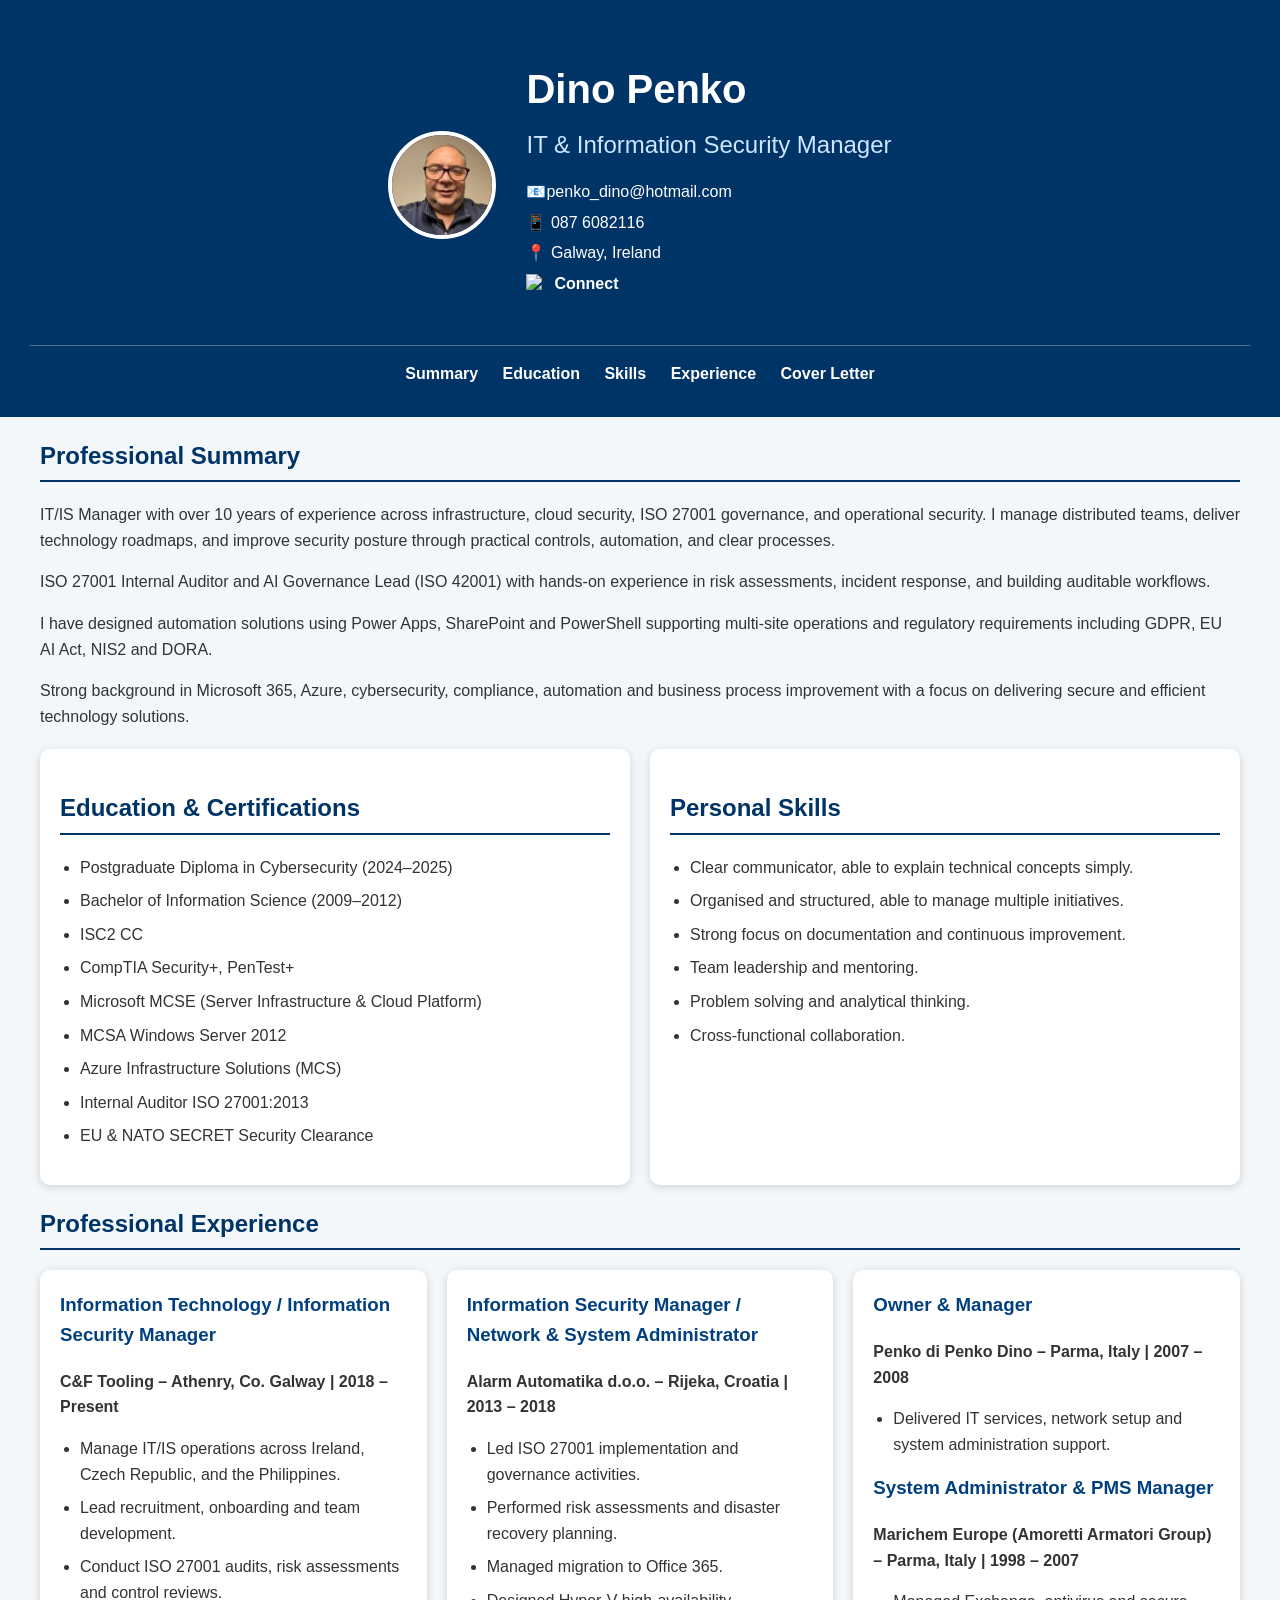
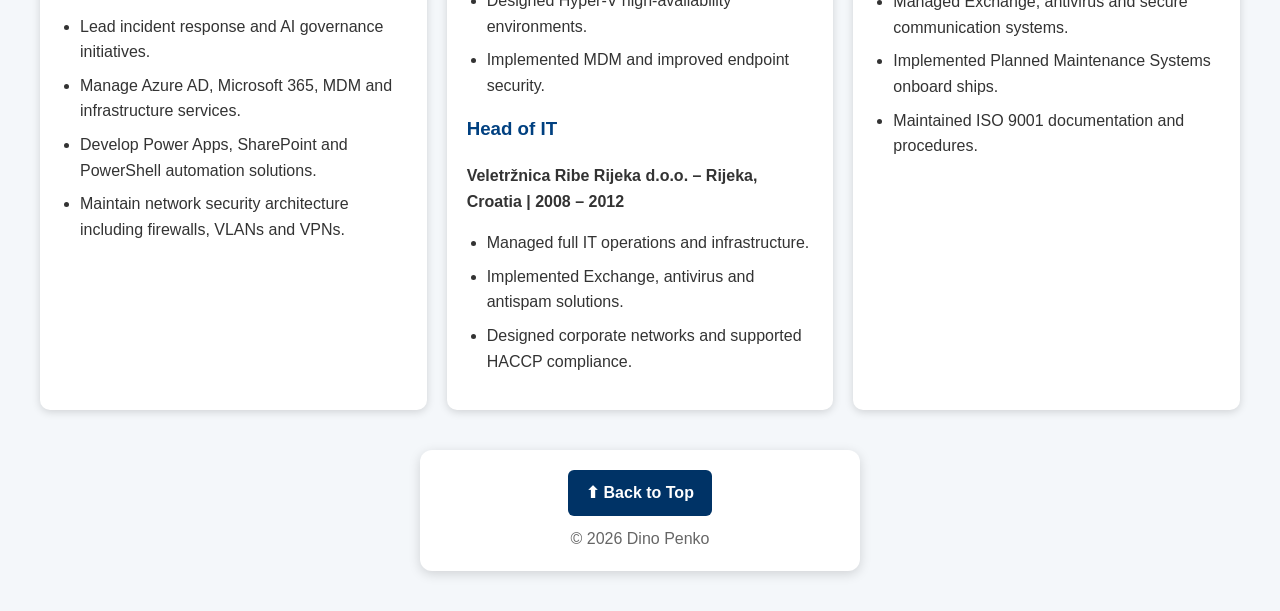
==== index.html @ 76743b76 "Add files via upload" ====
<!DOCTYPE html>
<html lang="en">
	<head>
		<meta charset="UTF-8">
		<meta name="viewport" content="width=device-width, initial-scale=1.0">
		<title>Dino Penko | IT & Information Security Manager</title>
		<link rel="stylesheet" href="styles/style.css">
	</head>
	<body>
		<header>
			<div class="header-container">
				<img class="profile-image" src="images/dino.jpg"  alt="Dino Penko">
				<div class="info-section">
					<h1 id="top">Dino Penko</h1>
					<h2 class="job-title">IT & Information Security Manager</h2>
					<p> 📧<a href="mailto:penko_dino@hotmail.com">penko_dino@hotmail.com</a></p>
					<p>📱 087 6082116</p>
					<p>📍 Galway, Ireland</p>
					<p class="social-links">
						<a href="https://www.linkedin.com/in/dino-penko-inf-sec-manager" target="_blank">
						<img src="images/Li-Logo.png" alt="LinkedIn" class="social-icon">Connect
						</a>
					</p>
				</div>
			</div>
			<nav class="navigation">
				<a href="#summary">Summary</a>
				<a href="#education">Education</a>
				<a href="#skills">Skills</a>
				<a href="#experience">Experience</a>
				<a href="cover/cover.html">Cover Letter</a>
			</nav>
		</header>
		<section id="summary" class="section">
			<h2>Professional Summary</h2>
			<p>
				IT/IS Manager with over 10 years of experience across infrastructure,
				cloud security, ISO 27001 governance, and operational security.
				I manage distributed teams, deliver technology roadmaps, and improve
				security posture through practical controls, automation, and clear processes.
			</p>
			<p>
				ISO 27001 Internal Auditor and AI Governance Lead (ISO 42001) with
				hands-on experience in risk assessments, incident response, and
				building auditable workflows.
			</p>
			<p>
				I have designed automation solutions using Power Apps, SharePoint and
				PowerShell supporting multi-site operations and regulatory requirements
				including GDPR, EU AI Act, NIS2 and DORA.
			</p>
			<p>
				Strong background in Microsoft 365, Azure, cybersecurity,
				compliance, automation and business process improvement with a focus
				on delivering secure and efficient technology solutions.
			</p>
		</section>
		<section id="education" class="section flex-container">
			<div class="card">
				<h2>Education & Certifications</h2>
				<ul>
					<li>Postgraduate Diploma in Cybersecurity (2024–2025)</li>
					<li>Bachelor of Information Science (2009–2012)</li>
					<li>ISC2 CC</li>
					<li>CompTIA Security+, PenTest+</li>
					<li>Microsoft MCSE (Server Infrastructure & Cloud Platform)</li>
					<li>MCSA Windows Server 2012</li>
					<li>Azure Infrastructure Solutions (MCS)</li>
					<li>Internal Auditor ISO 27001:2013</li>
					<li>EU & NATO SECRET Security Clearance</li>
				</ul>
			</div>
			<div class="card" id="skills">
				<h2>Personal Skills</h2>
				<ul>
					<li>Clear communicator, able to explain technical concepts simply.</li>
					<li>Organised and structured, able to manage multiple initiatives.</li>
					<li>Strong focus on documentation and continuous improvement.</li>
					<li>Team leadership and mentoring.</li>
					<li>Problem solving and analytical thinking.</li>
					<li>Cross-functional collaboration.</li>
				</ul>
			</div>
		</section>
		<section id="experience" class="section">
			<h2>Professional Experience</h2>
			<div class="flex-container">
				<div class="card">
					<h3>Information Technology / Information Security Manager</h3>
					<p>
						<strong>C&F Tooling – Athenry, Co. Galway | 2018 – Present</strong>
					</p>
					<ul>
						<li>Manage IT/IS operations across Ireland, Czech Republic, and the Philippines.</li>
						<li>Lead recruitment, onboarding and team development.</li>
						<li>Conduct ISO 27001 audits, risk assessments and control reviews.</li>
						<li>Lead incident response and AI governance initiatives.</li>
						<li>Manage Azure AD, Microsoft 365, MDM and infrastructure services.</li>
						<li>Develop Power Apps, SharePoint and PowerShell automation solutions.</li>
						<li>Maintain network security architecture including firewalls, VLANs and VPNs.</li>
					</ul>
				</div>
				<div class="card">
					<h3>Information Security Manager / Network & System Administrator</h3>
					<p>
						<strong>Alarm Automatika d.o.o. – Rijeka, Croatia | 2013 – 2018</strong>
					</p>
					<ul>
						<li>Led ISO 27001 implementation and governance activities.</li>
						<li>Performed risk assessments and disaster recovery planning.</li>
						<li>Managed migration to Office 365.</li>
						<li>Designed Hyper-V high-availability environments.</li>
						<li>Implemented MDM and improved endpoint security.</li>
					</ul>
					<h3>Head of IT</h3>
					<p>
						<strong>Veletržnica Ribe Rijeka d.o.o. – Rijeka, Croatia | 2008 – 2012</strong>
					</p>
					<ul>
						<li>Managed full IT operations and infrastructure.</li>
						<li>Implemented Exchange, antivirus and antispam solutions.</li>
						<li>Designed corporate networks and supported HACCP compliance.</li>
					</ul>
				</div>
				<div class="card">
					<h3>Owner & Manager</h3>
					<p>
						<strong>Penko di Penko Dino – Parma, Italy | 2007 – 2008</strong>
					</p>
					<ul>
						<li>Delivered IT services, network setup and system administration support.</li>
					</ul>
					<h3>System Administrator & PMS Manager</h3>
					<p>
						<strong>Marichem Europe (Amoretti Armatori Group) – Parma, Italy | 1998 – 2007</strong>
					</p>
					<ul>
						<li>Managed Exchange, antivirus and secure communication systems.</li>
						<li>Implemented Planned Maintenance Systems onboard ships.</li>
						<li>Maintained ISO 9001 documentation and procedures.</li>
					</ul>
				</div>
			</div>
		</section>
		<footer class="footer-box">
			<a href="#top" class="footer-button">
				⬆ Back to Top
			</a>
			<p>
				© 2026 Dino Penko
			</p>
		</footer>
	</body>
</html>
---- styles/style.css ----
/* ==================================================
   Media
   ================================================== */

@media screen and (max-width: 768px) {

    .header-container {
        flex-direction: column;
        text-align: center;
    }

    .info-section {
        text-align: center;
    }

    .flex-container {
        flex-direction: column;
    }

    .profile-image {
        margin-top: 0;
    }
}

/* ==================================================
   General
   ================================================== */

body {
    font-family: Arial, Helvetica, sans-serif;
    margin: 0;
    padding: 0;
    background-color: #f4f7fa;
    color: #333;
    line-height: 1.6;
}


/* ==================================================
   Header 
   ================================================== */

header {
    background-color: #003366;
    color: white;
    text-align: center;
    padding: 30px;
}

.header-container {
    display: flex;
    align-items: center;
    justify-content: center;
    gap: 30px;
}

.photo-section {
    flex: 0 0 180px;
}

.info-section {
    text-align: left;
}

.info-section h1 {
    margin-bottom: 5px;
    font-size: 2.5rem;
}

.info-section p {
    margin: 5px 0;
}

.job-title {
    color: #cce6ff;
    margin-top: 0;
    margin-bottom: 15px;
    font-weight: normal;
}

.info-section a {
    color: white;
    text-decoration: none;
}

.info-section a:hover {
    color: #ffcc66;
}


/* ==================================================
   Inage
   ================================================== */

.profile-image {
    margin-top: 20px;
    width: 100px;
    height: 100px;
    border-radius: 50%;
    object-fit: cover;
    border: 4px solid white;
}


/* ==================================================
   Social
   ================================================== */

.social-links {
    margin-top: 10px;
}

.social-links a {
    display: inline-flex;
    align-items: center;
    gap: 8px;
    color: white;
    text-decoration: none;
    font-weight: bold;
}

.social-links a:hover {
    color: #ffcc66;
}

.social-icon {
    width: 20px;
    height: 20px;
}


/* ==================================================
   Nav
   ================================================== */

.navigation {
    margin-top: 25px;
    padding-top: 15px;
    border-top: 1px solid rgba(255,255,255,0.3);
    font-weight: bold;
}

.navigation a {
    color: white;
    padding: 5px 10px;
    text-decoration: none;
}

.navigation a:hover {
    color: #ffcc66;
}


/* ==================================================
   Links
   ================================================== */

a {
    color: #0056b3;
    text-decoration: none;
}

a:hover {
    text-decoration: underline;
}


/* ==================================================
   Main
   ================================================== */

.section {
    max-width: 1200px;
    margin: 20px auto;
    padding: 0 20px;
}

.section h2 {
    color: #003366;
    border-bottom: 2px solid #003366;
    padding-bottom: 5px;
}


/* ==================================================
   Flexbox
   ================================================== */

.flex-container {
    display: flex;
    flex-wrap: wrap;
    gap: 20px;
}


/* ==================================================
   Cards
   ================================================== */

.card {
    flex: 1;
    min-width: 300px;
    background-color: white;
    padding: 20px;
    border-radius: 10px;
    box-shadow: 0px 2px 8px rgba(0,0,0,0.15);
}

.card h3 {
    color: #004080;
    margin-top: 0;
}

.card ul {
    padding-left: 20px;
}

.card li {
    margin-bottom: 8px;
}


/* ==================================================
   Cober letter
   ================================================== */

.cover-actions {
    margin-top: 20px;
}

.cover-actions a {
    text-decoration: none;
    font-weight: bold;
    color: #003366;
}

.cover-actions a:hover {
    color: #0077b5;
}


/* ==================================================
   Footer
   ================================================== */

.footer-box {
    max-width: 400px;
    margin: 40px auto;
    padding: 20px;
    background: white;
    border-radius: 12px;
    box-shadow: 0 3px 12px rgba(0,0,0,0.15);
    text-align: center;
}

.footer-box p {
    margin: 0;
    color: #666;
}

.footer-button {
    display: inline-block;
    background: #003366;
    color: white;
    padding: 10px 18px;
    border-radius: 6px;
    text-decoration: none;
    font-weight: bold;
    margin-bottom: 10px;
}

.footer-button:hover {
    background: #00509e;
}
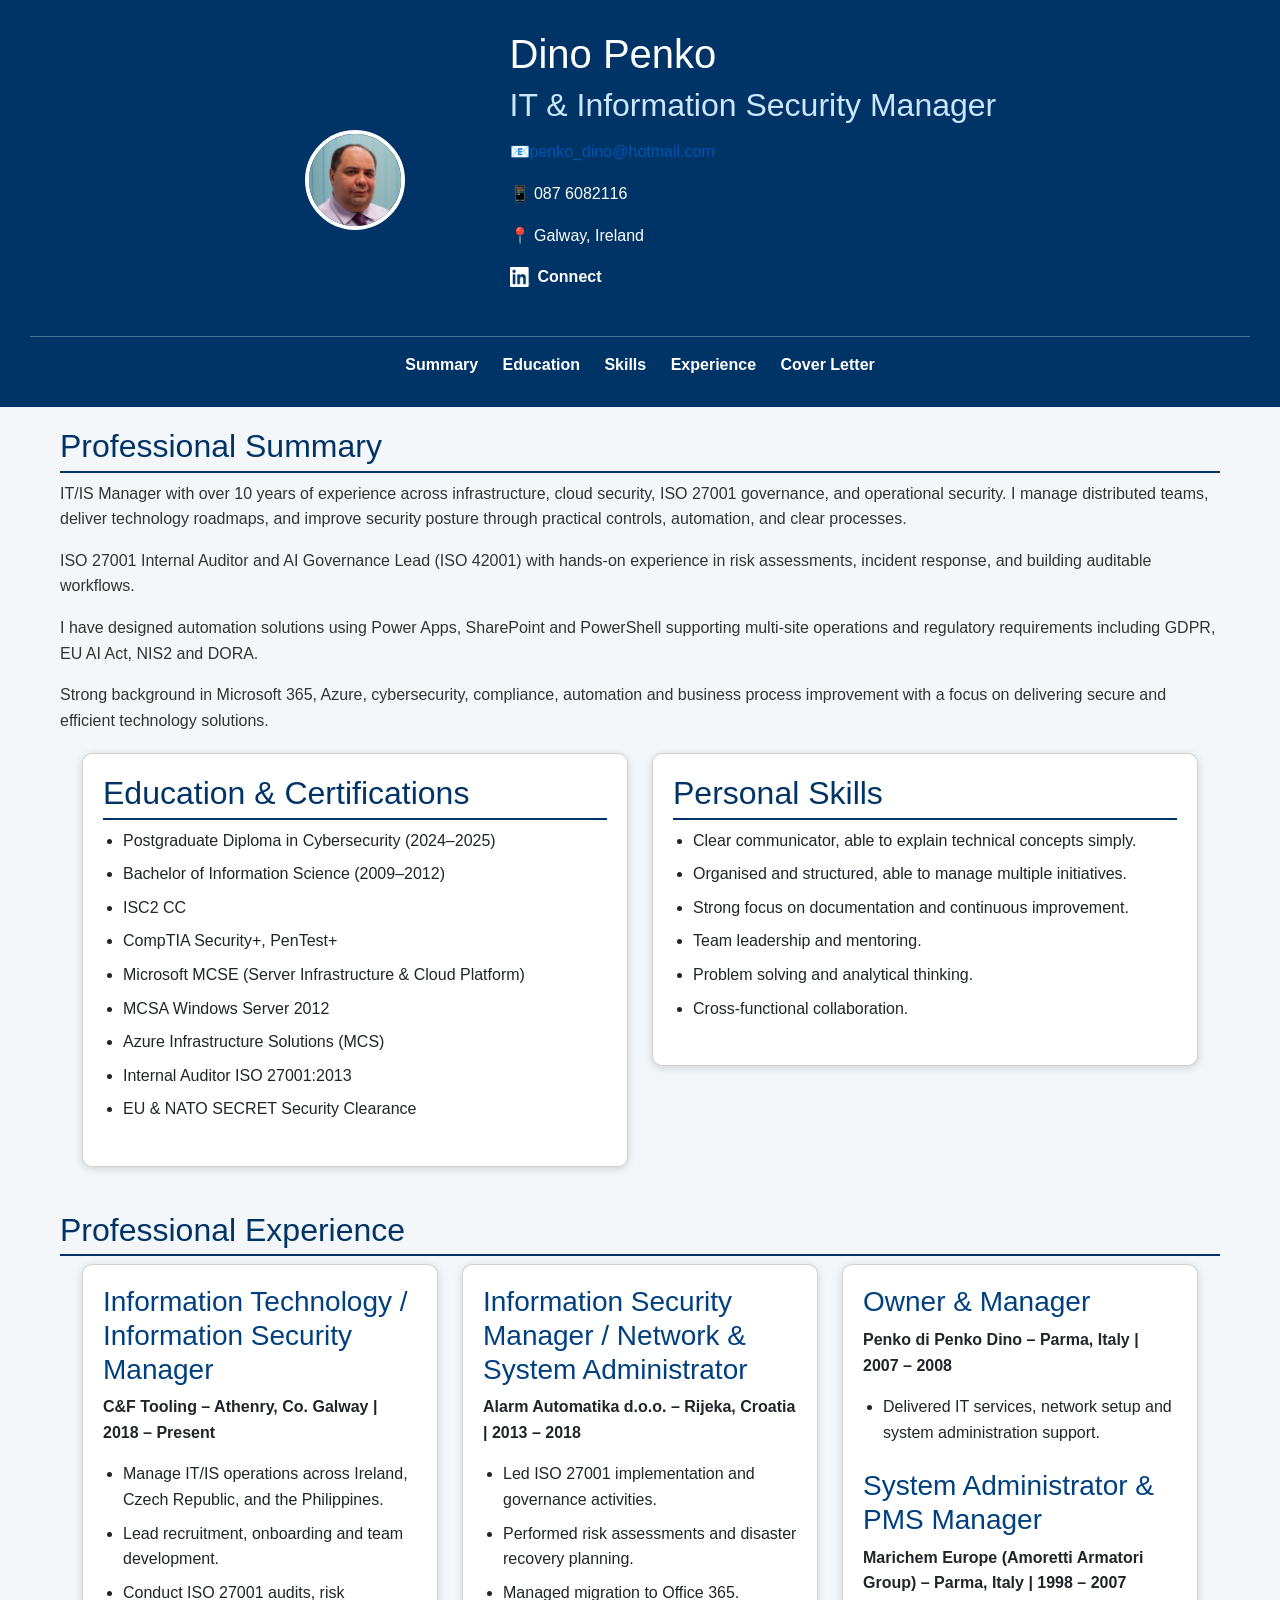
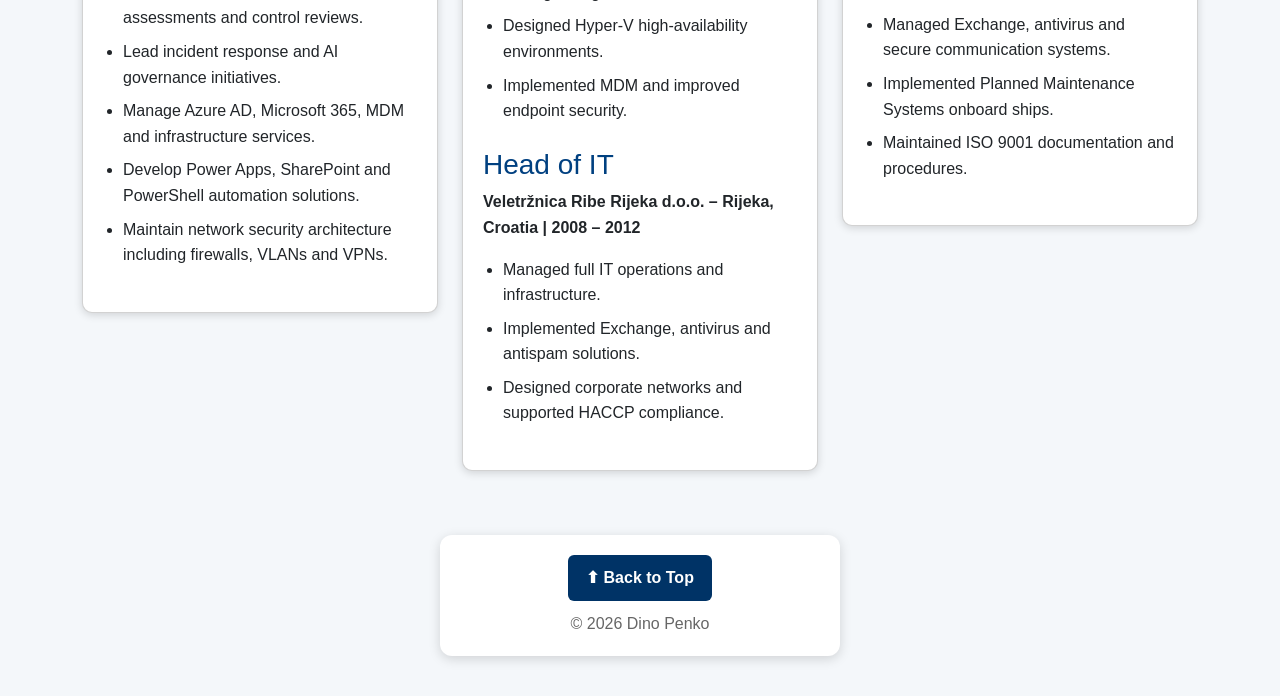
==== commit 0f44b800: "Update index.html W6Lab" ====
--- a/index.html
+++ b/index.html
@@ -4,23 +4,33 @@
 		<meta charset="UTF-8">
 		<meta name="viewport" content="width=device-width, initial-scale=1.0">
 		<title>Dino Penko | IT & Information Security Manager</title>
+		<link href="https://cdn.jsdelivr.net/npm/bootstrap@5.3.8/dist/css/bootstrap.min.css" rel="stylesheet">
+		<script src="https://cdn.jsdelivr.net/npm/bootstrap@5.3.8/dist/js/bootstrap.bundle.min.js"></script>
 		<link rel="stylesheet" href="styles/style.css">
 	</head>
 	<body>
 		<header>
-			<div class="header-container">
-				<img class="profile-image" src="images/dino.jpg"  alt="Dino Penko">
-				<div class="info-section">
-					<h1 id="top">Dino Penko</h1>
-					<h2 class="job-title">IT & Information Security Manager</h2>
-					<p> 📧<a href="mailto:penko_dino@hotmail.com">penko_dino@hotmail.com</a></p>
-					<p>📱 087 6082116</p>
-					<p>📍 Galway, Ireland</p>
-					<p class="social-links">
-						<a href="https://www.linkedin.com/in/dino-penko-inf-sec-manager" target="_blank">
-						<img src="images/Li-Logo.png" alt="LinkedIn" class="social-icon">Connect
-						</a>
-					</p>
+			<div class="container">
+				<div class="row align-items-center justify-content-center">
+					<div class="col-md-3 text-center">
+						<img class="profile-image" src="images/dino.jpg" alt="Dino Penko">
+					</div>
+					<div class="col-md-6 text-start">
+						<h1 id="top">Dino Penko</h1>
+						<h2 class="job-title"> IT & Information Security Manager </h2>
+						<p>📧<a href="mailto:penko_dino@hotmail.com">penko_dino@hotmail.com	</a></p>
+						<p>📱 087 6082116</p>
+						<p>📍 Galway, Ireland</p>
+						<p class="social-links">
+							<a href="https://www.linkedin.com/in/dino-penko-inf-sec-manager"
+							   target="_blank">
+								<img src="images/Li-Logo.png"
+									 alt="LinkedIn"
+									 class="social-icon">
+								Connect
+							</a>
+						</p>
+					</div>
 				</div>
 			</div>
 			<nav class="navigation">
@@ -55,93 +65,109 @@
 				on delivering secure and efficient technology solutions.
 			</p>
 		</section>
-		<section id="education" class="section flex-container">
-			<div class="card">
-				<h2>Education & Certifications</h2>
-				<ul>
-					<li>Postgraduate Diploma in Cybersecurity (2024–2025)</li>
-					<li>Bachelor of Information Science (2009–2012)</li>
-					<li>ISC2 CC</li>
-					<li>CompTIA Security+, PenTest+</li>
-					<li>Microsoft MCSE (Server Infrastructure & Cloud Platform)</li>
-					<li>MCSA Windows Server 2012</li>
-					<li>Azure Infrastructure Solutions (MCS)</li>
-					<li>Internal Auditor ISO 27001:2013</li>
-					<li>EU & NATO SECRET Security Clearance</li>
-				</ul>
-			</div>
-			<div class="card" id="skills">
-				<h2>Personal Skills</h2>
-				<ul>
-					<li>Clear communicator, able to explain technical concepts simply.</li>
-					<li>Organised and structured, able to manage multiple initiatives.</li>
-					<li>Strong focus on documentation and continuous improvement.</li>
-					<li>Team leadership and mentoring.</li>
-					<li>Problem solving and analytical thinking.</li>
-					<li>Cross-functional collaboration.</li>
-				</ul>
+		<section id="education" class="section">
+			<div class="container">
+				<div class="row">
+					<div class="col-md-6 mb-4">
+						<div class="card">
+							<h2>Education & Certifications</h2>
+							<ul>
+								<li>Postgraduate Diploma in Cybersecurity (2024–2025)</li>
+								<li>Bachelor of Information Science (2009–2012)</li>
+								<li>ISC2 CC</li>
+								<li>CompTIA Security+, PenTest+</li>
+								<li>Microsoft MCSE (Server Infrastructure & Cloud Platform)</li>
+								<li>MCSA Windows Server 2012</li>
+								<li>Azure Infrastructure Solutions (MCS)</li>
+								<li>Internal Auditor ISO 27001:2013</li>
+								<li>EU & NATO SECRET Security Clearance</li>
+							</ul>
+						</div>
+					</div>
+					<div class="col-md-6 mb-4">
+						<div class="card" id="skills">
+							<h2>Personal Skills</h2>
+							<ul>
+								<li>Clear communicator, able to explain technical concepts simply.</li>
+								<li>Organised and structured, able to manage multiple initiatives.</li>
+								<li>Strong focus on documentation and continuous improvement.</li>
+								<li>Team leadership and mentoring.</li>
+								<li>Problem solving and analytical thinking.</li>
+								<li>Cross-functional collaboration.</li>
+							</ul>
+						</div>
+					</div>
+				</div>
 			</div>
 		</section>
 		<section id="experience" class="section">
 			<h2>Professional Experience</h2>
-			<div class="flex-container">
-				<div class="card">
-					<h3>Information Technology / Information Security Manager</h3>
-					<p>
-						<strong>C&F Tooling – Athenry, Co. Galway | 2018 – Present</strong>
-					</p>
-					<ul>
-						<li>Manage IT/IS operations across Ireland, Czech Republic, and the Philippines.</li>
-						<li>Lead recruitment, onboarding and team development.</li>
-						<li>Conduct ISO 27001 audits, risk assessments and control reviews.</li>
-						<li>Lead incident response and AI governance initiatives.</li>
-						<li>Manage Azure AD, Microsoft 365, MDM and infrastructure services.</li>
-						<li>Develop Power Apps, SharePoint and PowerShell automation solutions.</li>
-						<li>Maintain network security architecture including firewalls, VLANs and VPNs.</li>
-					</ul>
-				</div>
-				<div class="card">
-					<h3>Information Security Manager / Network & System Administrator</h3>
-					<p>
-						<strong>Alarm Automatika d.o.o. – Rijeka, Croatia | 2013 – 2018</strong>
-					</p>
-					<ul>
-						<li>Led ISO 27001 implementation and governance activities.</li>
-						<li>Performed risk assessments and disaster recovery planning.</li>
-						<li>Managed migration to Office 365.</li>
-						<li>Designed Hyper-V high-availability environments.</li>
-						<li>Implemented MDM and improved endpoint security.</li>
-					</ul>
-					<h3>Head of IT</h3>
-					<p>
-						<strong>Veletržnica Ribe Rijeka d.o.o. – Rijeka, Croatia | 2008 – 2012</strong>
-					</p>
-					<ul>
-						<li>Managed full IT operations and infrastructure.</li>
-						<li>Implemented Exchange, antivirus and antispam solutions.</li>
-						<li>Designed corporate networks and supported HACCP compliance.</li>
-					</ul>
-				</div>
-				<div class="card">
-					<h3>Owner & Manager</h3>
-					<p>
-						<strong>Penko di Penko Dino – Parma, Italy | 2007 – 2008</strong>
-					</p>
-					<ul>
-						<li>Delivered IT services, network setup and system administration support.</li>
-					</ul>
-					<h3>System Administrator & PMS Manager</h3>
-					<p>
-						<strong>Marichem Europe (Amoretti Armatori Group) – Parma, Italy | 1998 – 2007</strong>
-					</p>
-					<ul>
-						<li>Managed Exchange, antivirus and secure communication systems.</li>
-						<li>Implemented Planned Maintenance Systems onboard ships.</li>
-						<li>Maintained ISO 9001 documentation and procedures.</li>
-					</ul>
+			<div class="container">
+				<div class="row">
+					<div class="col-lg-4 mb-4">
+						<div class="card">
+							<h3>Information Technology / Information Security Manager</h3>
+							<p>
+								<strong>C&F Tooling – Athenry, Co. Galway | 2018 – Present</strong>
+							</p>
+							<ul>
+								<li>Manage IT/IS operations across Ireland, Czech Republic, and the Philippines.</li>
+								<li>Lead recruitment, onboarding and team development.</li>
+								<li>Conduct ISO 27001 audits, risk assessments and control reviews.</li>
+								<li>Lead incident response and AI governance initiatives.</li>
+								<li>Manage Azure AD, Microsoft 365, MDM and infrastructure services.</li>
+								<li>Develop Power Apps, SharePoint and PowerShell automation solutions.</li>
+								<li>Maintain network security architecture including firewalls, VLANs and VPNs.</li>
+							</ul>
+						</div>
+					</div>
+					<div class="col-lg-4 mb-4">
+						<div class="card">
+							<h3>Information Security Manager / Network & System Administrator</h3>
+							<p>
+								<strong>Alarm Automatika d.o.o. – Rijeka, Croatia | 2013 – 2018</strong>
+							</p>
+							<ul>
+								<li>Led ISO 27001 implementation and governance activities.</li>
+								<li>Performed risk assessments and disaster recovery planning.</li>
+								<li>Managed migration to Office 365.</li>
+								<li>Designed Hyper-V high-availability environments.</li>
+								<li>Implemented MDM and improved endpoint security.</li>
+							</ul>
+							<h3>Head of IT</h3>
+							<p>
+								<strong>Veletržnica Ribe Rijeka d.o.o. – Rijeka, Croatia | 2008 – 2012</strong>
+							</p>
+							<ul>
+								<li>Managed full IT operations and infrastructure.</li>
+								<li>Implemented Exchange, antivirus and antispam solutions.</li>
+								<li>Designed corporate networks and supported HACCP compliance.</li>
+							</ul>
+						</div>
+					</div>
+					<div class="col-lg-4 mb-4">
+						<div class="card">
+							<h3>Owner & Manager</h3>
+							<p>
+								<strong>Penko di Penko Dino – Parma, Italy | 2007 – 2008</strong>
+							</p>
+							<ul>
+								<li>Delivered IT services, network setup and system administration support.</li>
+							</ul>
+							<h3>System Administrator & PMS Manager</h3>
+							<p>
+								<strong>Marichem Europe (Amoretti Armatori Group) – Parma, Italy | 1998 – 2007</strong>
+							</p>
+							<ul>
+								<li>Managed Exchange, antivirus and secure communication systems.</li>
+								<li>Implemented Planned Maintenance Systems onboard ships.</li>
+								<li>Maintained ISO 9001 documentation and procedures.</li>
+							</ul>
+						</div>
+					</div>
 				</div>
 			</div>
-		</section>
+		</section>		
 		<footer class="footer-box">
 			<a href="#top" class="footer-button">
 				⬆ Back to Top
@@ -151,4 +177,4 @@
 			</p>
 		</footer>
 	</body>
-</html>+</html>
